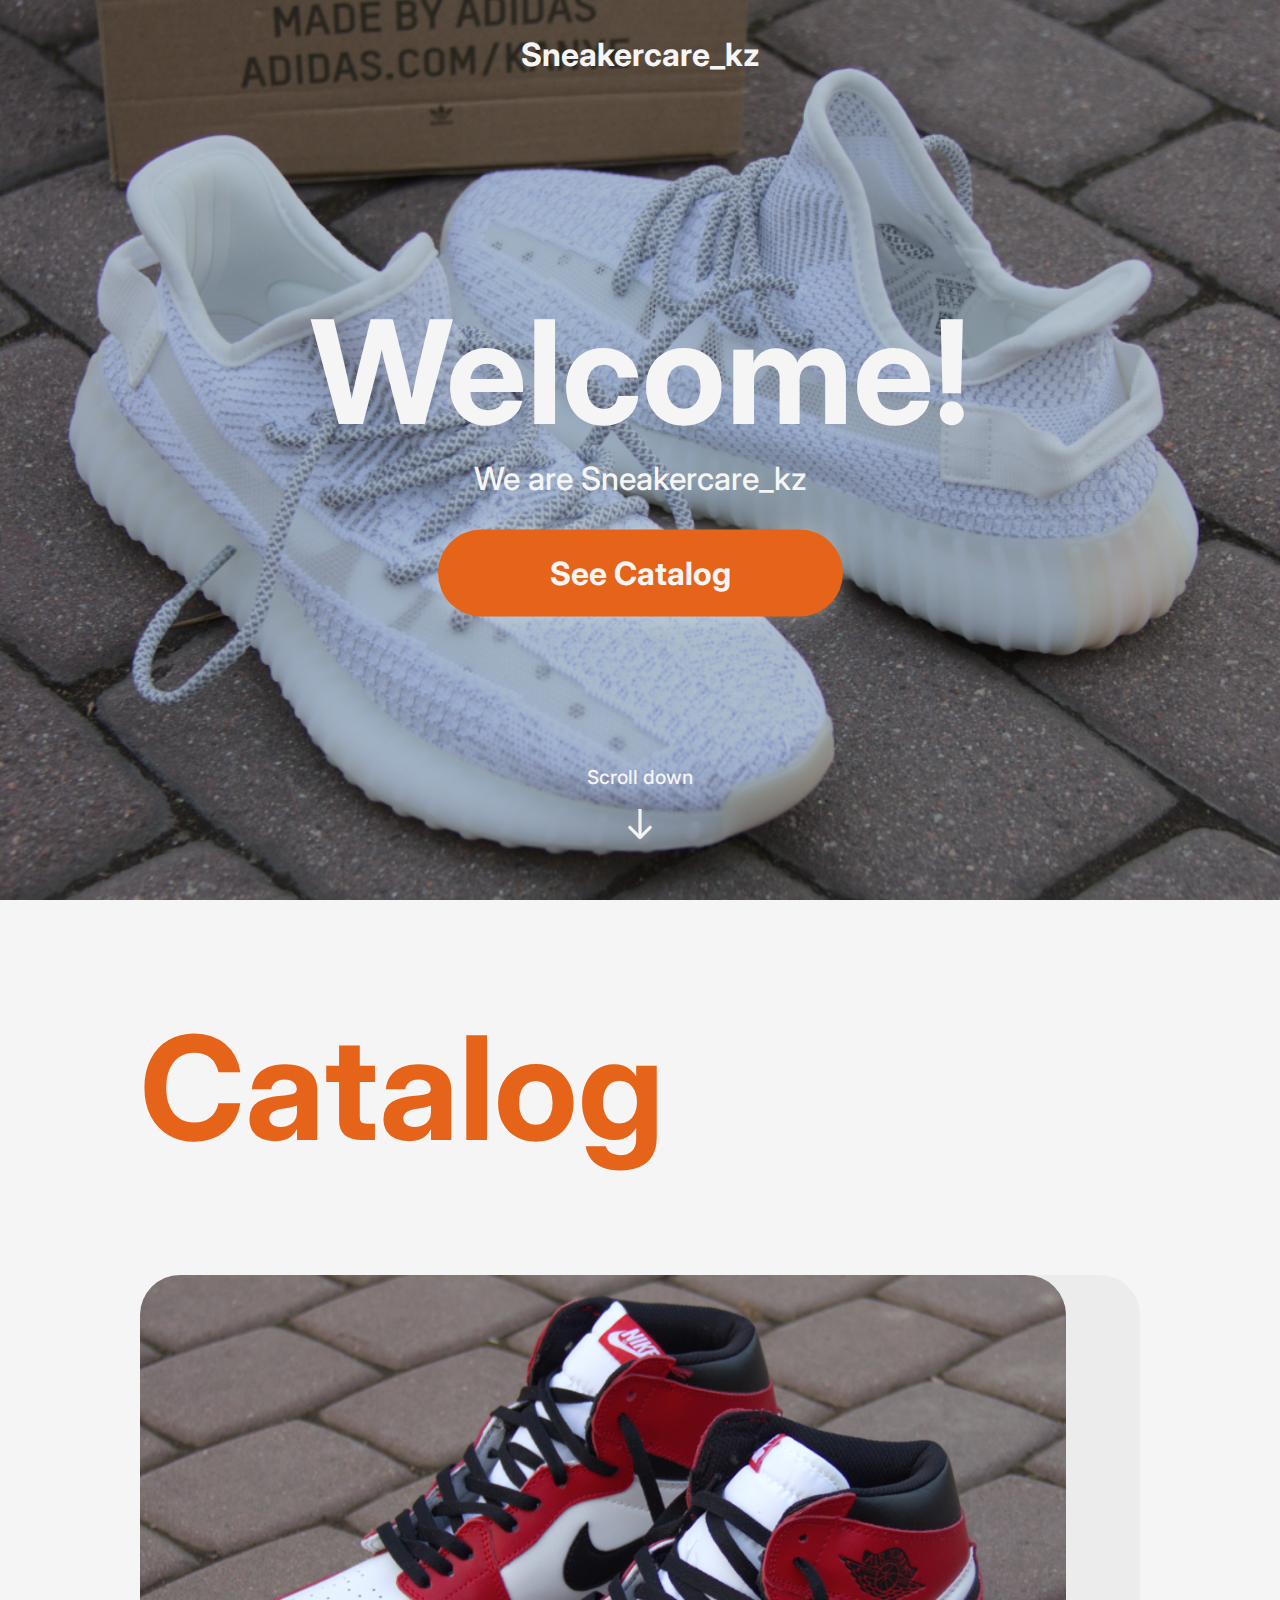
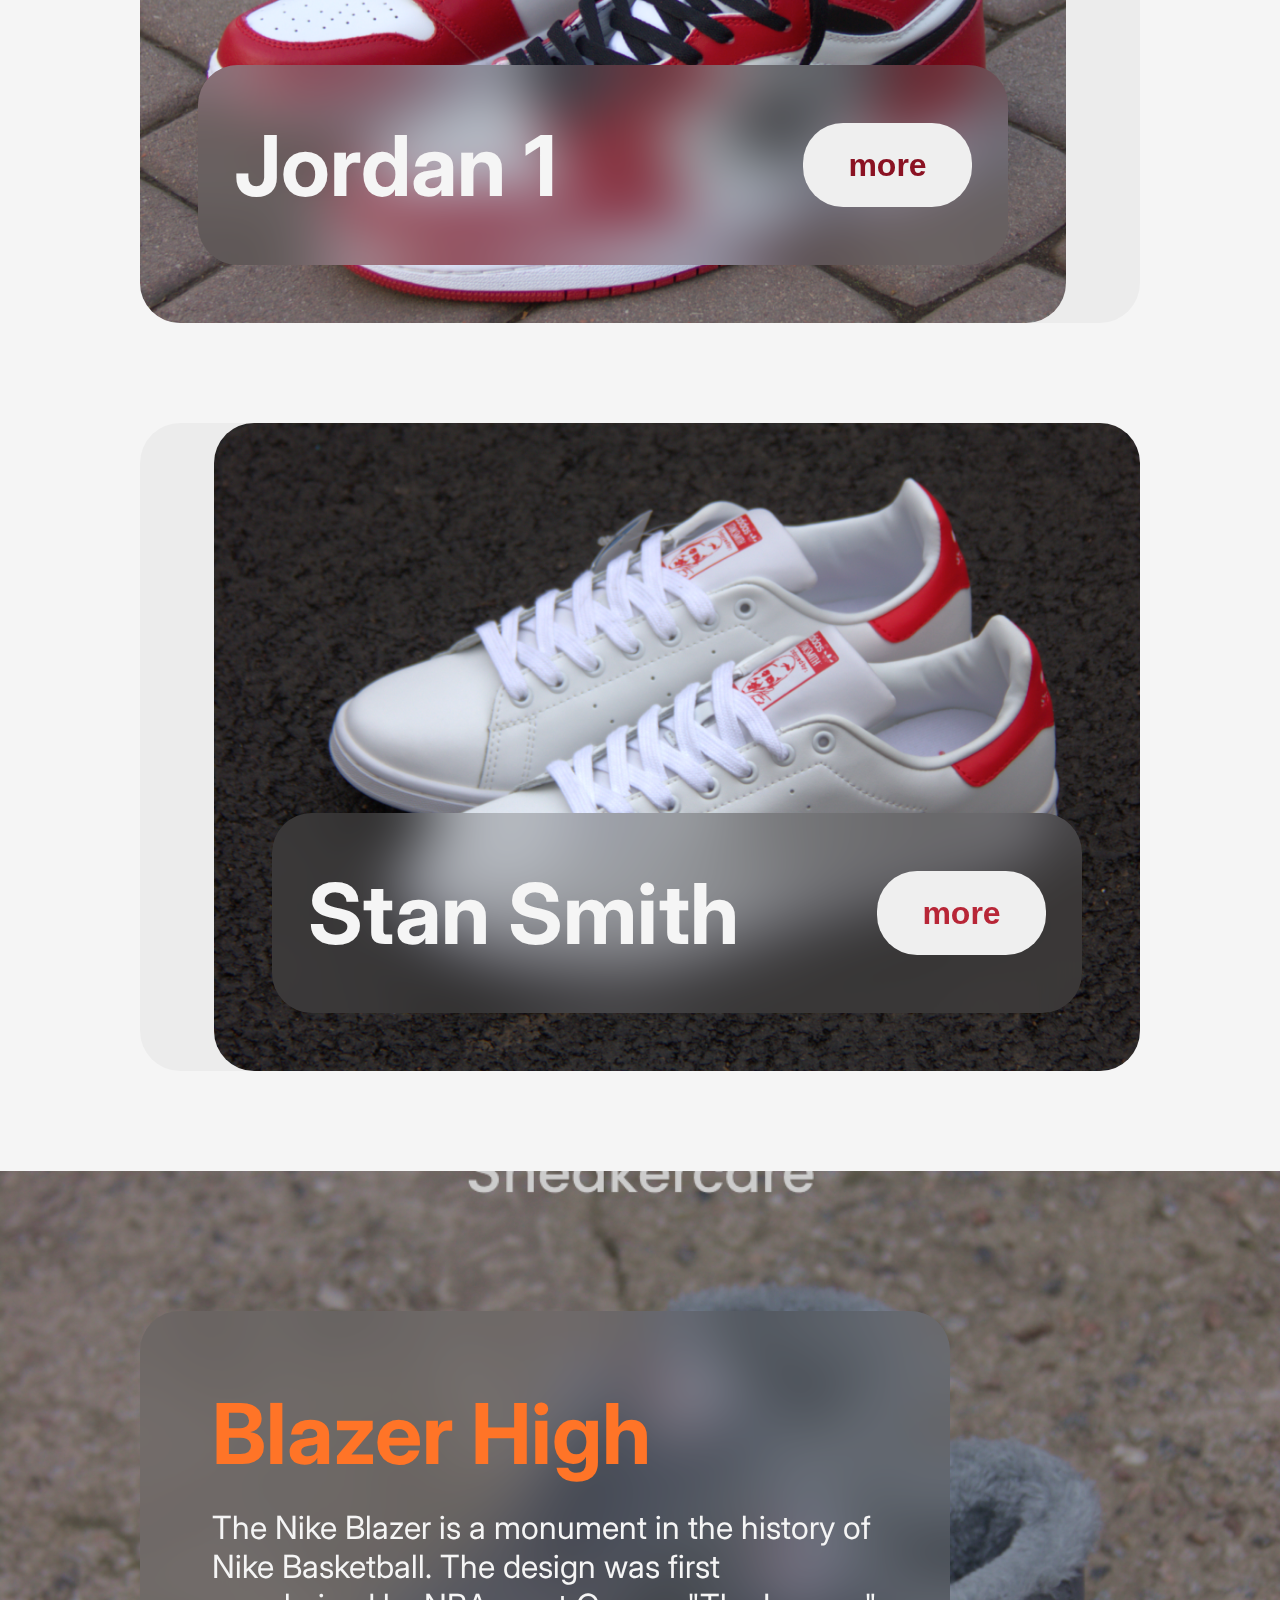
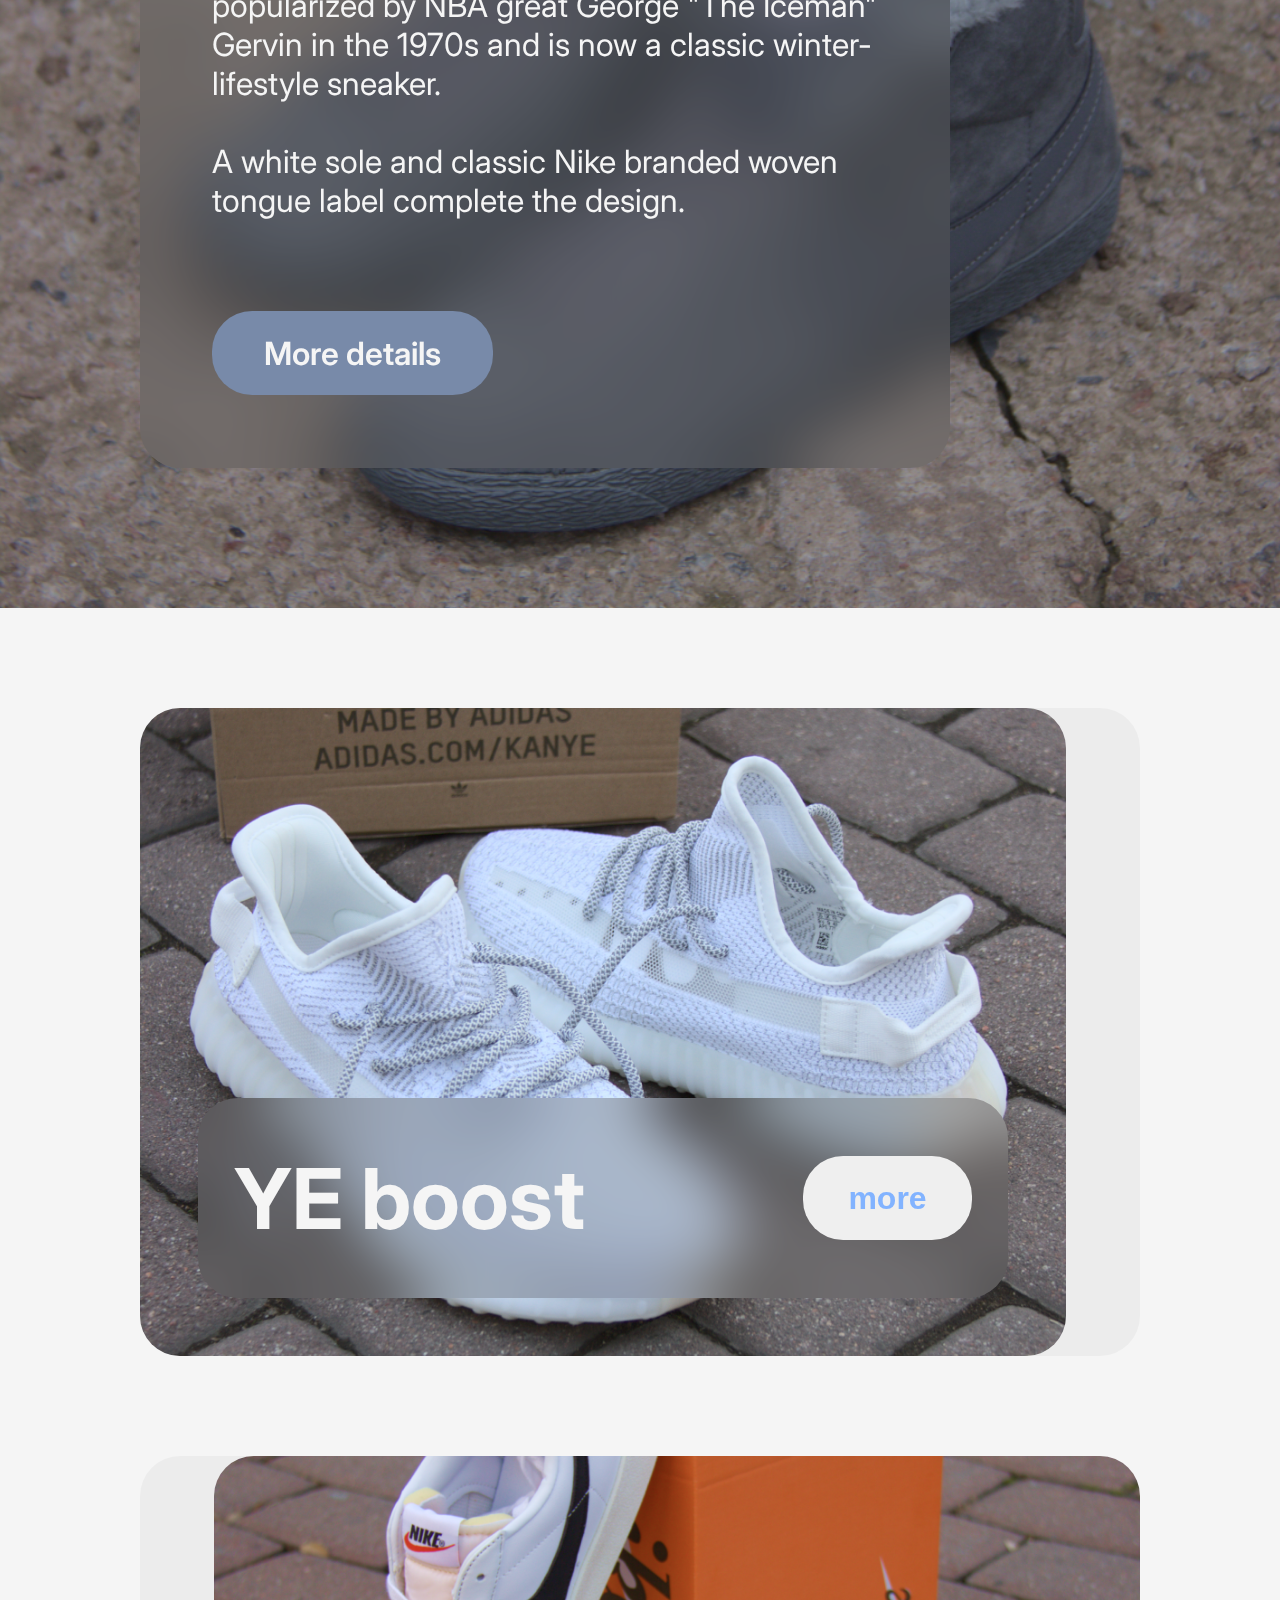
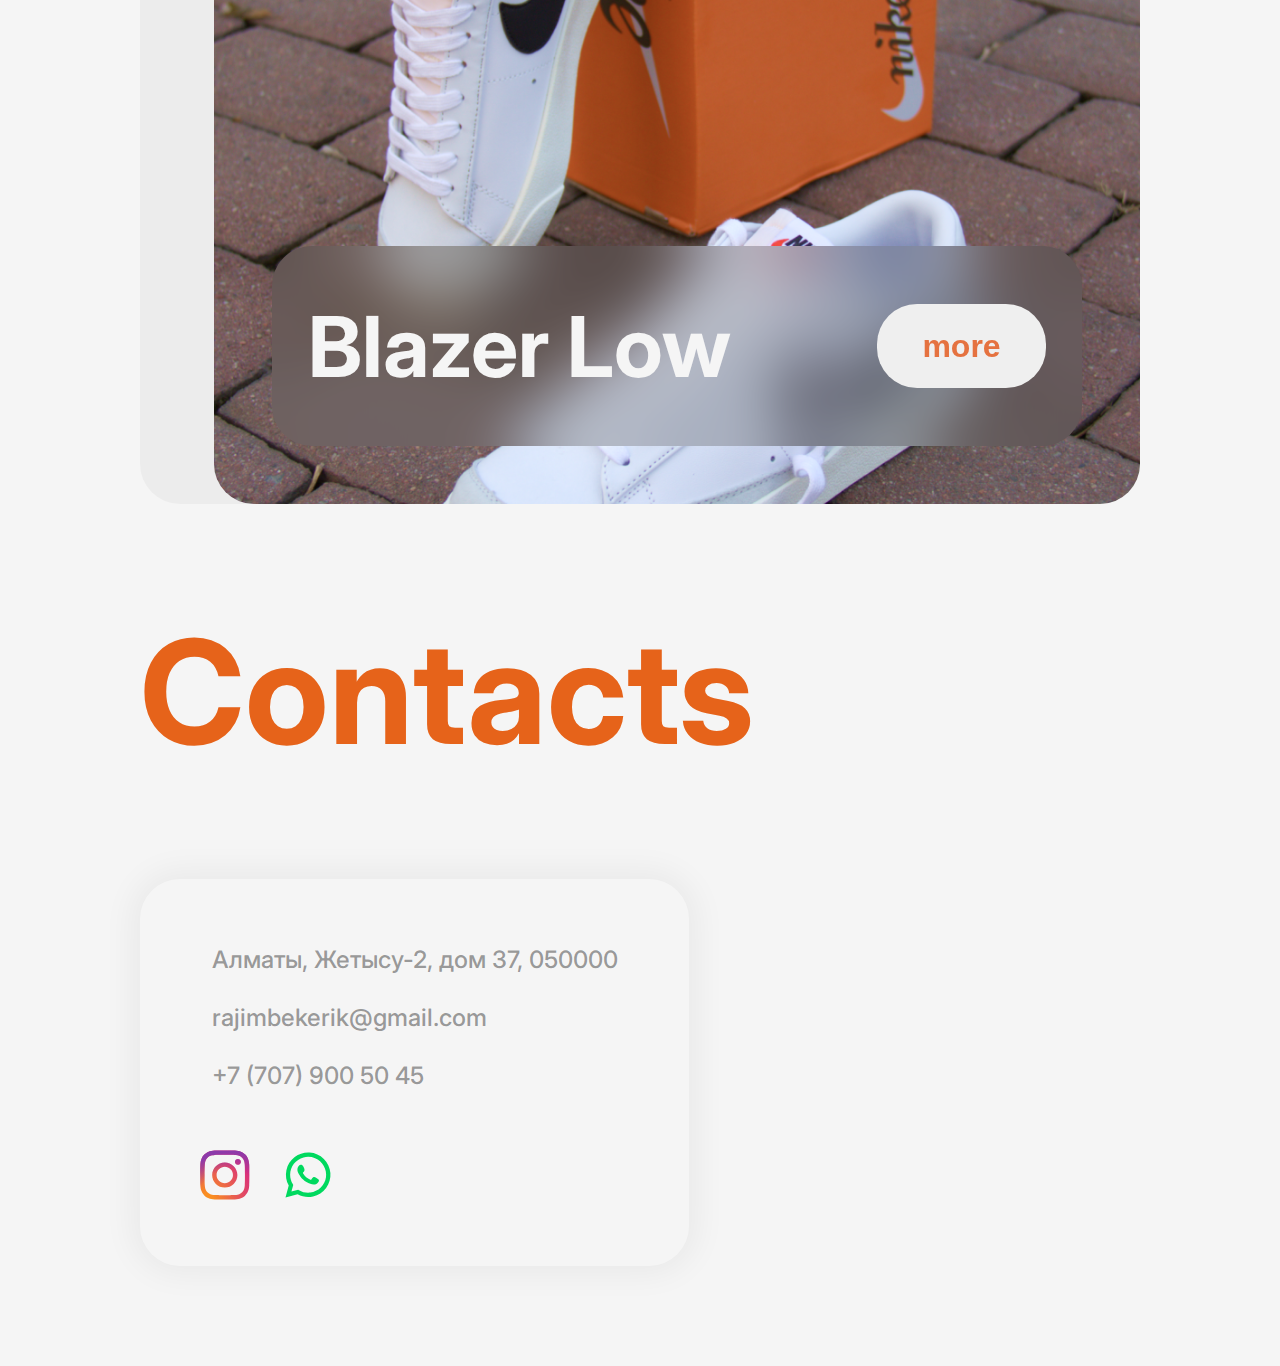
==== OG Sneakercare_kz/index.html @ 7e4b1d4d "Add files via upload" ====
<!DOCTYPE html>
<html lang="en">
<head>
    <title>Sneakercare_kz</title>
    <link rel="preconnect" href="https://fonts.googleapis.com">
    <link rel="preconnect" href="https://fonts.gstatic.com" crossorigin>
    <link href="https://fonts.googleapis.com/css2?family=Inter:wght@400;500;600;700&display=swap" rel="stylesheet">
    <link rel="stylesheet" href="style.css">
</head>
<body>
    <div class="main-container">
        <div class="header">
            <section class="first">
                <div class="menu">
                    <p class="logo">Sneakercare_kz</p>
                </div>
                <div class="content">
                    <h1>Welcome!</h1>
                    <h5>We are Sneakercare_kz</h5>
                    <button>See Catalog</button>
                </div>
                <div class="scroll-info">
                    <h6>Scroll down</h6>
                    <img src="icons/Arrow.svg" alt="">
                </div>
            </section>
        </div>
        <div class="catalogs">
            <h1 class="head-catalog">Catalog</h1>
            <div class="catalog-item">
                <div class="image-item">
                    <div class="move">
                        <p class="span2">Jordan 1</p>
                        <button class="span1"><span>more</span></button>
                    </div>
                </div>
                <div class="catalog-description">
                    <h2>The Product Description</h2>
                    <p class="catalog-text">
                        The original Air Jordan 1 Chicago colorway was first introduced in 1985 and has only been retroed a few times since. 
                        But 2022 is the year that the colorway returns with an added vintage look.
                        The Air Jordan 1 Lost and Found Chicago released in November of 2022 for $180.
                    </p>
                </div>
            </div>
            <!-- SECOND CATALOG ITEM -->
            <div class="catalog-item">
                <div class="image-item2">
                    <div class="move">
                        <p class="span2">Stan Smith</p>
                        <button class="span1"><span id="stanSmithColor">more</span></button>
                    </div>
                </div>
                <div class="catalog-description2">
                    <h2>The Product Description</h2>
                    <p class="catalog-text">
                        Released on August 18, 2023, the adidas Stan Smith took a trip to Springfield and came back with a fresh twist featuring everyone's favorite, slightly clueless dad, Homer Simpson.
                    </p>

                </div>
            </div>
        </div>
        <!-- THIRD PAGE SORT OFFFFF -->
        <div class="third-container">
            <div class="sub-third-container">
                <p class="span2" id="blazerHighColor1">Blazer High</p>
                <p class="third-container-p">
                    The Nike Blazer is a monument in the history of Nike Basketball. 
                    The design was first popularized by NBA great George 
                    "The Iceman" Gervin in the 1970s and is now a classic winter-lifestyle sneaker.
                    <br>
                    <br>
                    A white sole and classic Nike branded woven tongue label complete the design.
                </p>
                <button class="third-container-more">More details</button>
            </div>
        </div>
        <div class="catalogs">
            <div class="catalog-item">
                <div class="image-item3">
                    <div class="move">
                        <p class="span2">YE boost</p>
                        <button class="span1"><span id="yeBoostColor">more</span></button>
                    </div>
                </div>
                <div class="catalog-description">
                    <h2>The Product Description</h2>
                    <p class="catalog-text">
                        The adidas Yeezy Boost 350 V2 Bone features a triple white 
                        Primeknit upper with mesh side stripes and canvas heel tabs. 
                        <br>
                        <br>
                        At the base, a semi-translucent sole with Boost technology completes the design.
                        The adidas Yeezy Boost 350 V2 Bone released in March of 2022 and retailed for $230.
                    </p>
                </div>
            </div>
            <div class="catalog-item">
                <div class="image-item4">
                    <div class="move">
                        <p class="span2">Blazer Low</p>
                        <button class="span1"><span id="blazerLowColor">more</span></button>
                    </div>
                </div>
                <div class="catalog-description4">
                    <h2>The Product Description</h2>
                    <p class="catalog-text">
                        The Nike Blazer Low 77 Vintage White Black returns with its low-profile style, and heritage basketball looks.
                        <br>
                        <br>
                        The Nike Blazer Low 77 Vintage White Black was released in December 2020 and originally retailed for $85.
                    </p>
    
                </div>
            </div>
            
        </div>
        <div class="footer">
            <h1 class="head-catalog">Contacts</h1>
            <div class="container-footer">
                <p class="info-catalog">
                    Алматы, Жетысу-2, дом 37, 050000
                    <br>
                    <br>
                    rajimbekerik@gmail.com
                    <br>
                    <br>
                    +7 (707) 900 50 45
                </p>
                <div class="svgs">
                    <img src="Social Media/Instagram.svg" alt="">
                    <img src="Social Media/Whatsapp.svg" alt="">
                </div>
            </div>
        </div>
    </div>
</body>
</html>
---- OG Sneakercare_kz/style.css ----
body {
    margin: 0px;
    background-color: #F5F5F5;
    font-family: Inter;
}

.main-container{
    width: 100vw;
    overflow-x: hidden;
}

.header{
    background-image:url(images/Yeezy_Boost_V2_350_Triple_White/Group_1.png);
    background-position: center;
    background-size: cover;
}

.first {
    width: 100%;
    height: 100vh;
    background-image: linear-gradient(rgba(0, 0, 0, 0.2), rgba(0, 0, 0, 0.2)), url(Кроссовки/Yeezy_Boost_V2_350_Triple_White/Group_1.png);
    background-size: cover;
    background-position: center;
}

.menu {
    width: 100vw;
    height: 12vh;
    display: flex;
    align-items: center;
    justify-content: center;
}

.logo {
    margin: 0px;
    font-size: 2rem;
    font-weight: bold;
    font-family: Inter;
    color: #F5F5F5;
}

.content {
    width: 100%;
    position: absolute;
    top: 50%;
    transform: translateY(-50%);
    text-align: center;
    color: #F5F5F5;
}

h1 {
    font-size: 9rem;
    font-family: Inter;
    font-weight: bold;
    margin: 0px;
}

.content h5 {
    font-size: 2rem;
    font-family: Inter;
    font-weight: 500;
    margin: 0px;
    margin-bottom: 2rem;
}

.content button {
    color: #F5F5F5;
    background-color: #E6631A;
    font-size: 2rem;
    font-family: Inter;
    font-weight: bold;
    padding: 1.5rem 7rem;
    border-radius: 50px;
    border: none;
    box-shadow: 0px 0px 20px 5px rgba(255, 255, 255, 0.25);
}

.scroll-info {
    width: 100%;
    position: absolute;
    top: 85%;
    text-align: center;
    color: #F5F5F5;
}

.scroll-info h6 {
    font-size: 1.2rem;
    font-family: Inter;
    font-weight: 500;
    margin: 0px;
    margin-bottom: 1rem;
}

.scroll-info img {
    transform: scale(0.8);
}



/*CATALOGS*/

.head-catalog{
    color: #E6631A;
    margin: 6.25rem 8.75rem;
}

.catalogs{
    width: 100vw;
}

.catalog-item{
    height: 40.5rem;
    border-radius: 2.5rem;
    position: relative;
    margin:6.25rem 8.75rem;
    background-color: #00000009;
}

.catalog-description{
    border-radius: 2.5rem;
    position: absolute;
    top: 0;
    right: 0;
    width: 44.625rem;
    height: 100%;
    display: flex;
    justify-content: center;
    flex-direction: column;
}

h2 {
    font-family: inherit;
    font-size: 2.8rem;
    font-weight:700;
    color: rgba(0, 0, 0, 0.5);
    margin: 0rem;
    margin-left: 4.625rem;
    margin-right: 4.625rem;
}

#stanSmithColor {
    color: #B82637;
}

#yeBoostColor {
    color: #82B3FF;
}

#blazerLowColor {
    color: #E57240;
}

.catalog-description2, .catalog-description4{
    border-radius: 2.5rem;
    position: absolute;
    top: 0;
    left: 0;
    width: 44.625rem;
    height: 100%;
    display: flex;
    justify-content: center;
    flex-direction: column;
}

.catalog-text{
    font-size: 2rem;
    word-wrap: break-word;
    overflow-wrap: break-word;
    font-family: inherit;
    font-optical-sizing: auto;
    font-weight: 400;
    font-style: normal;   
    margin: 2.25rem 4.625rem 0rem 4.625rem;
    color:rgba(0, 0, 0, 0.4);
}

.span1{
    
    margin: auto;
    margin-right: 2.25rem;
    width: 10.5625rem;
    height: 5.25rem;
    border-radius: 2.5rem;
    color: #8B1223;
    font-size:2rem;
    border: none;
    font-weight: 600;
}

.span2{
    color: #f5f5f5;
    margin: auto;
    margin-left: 2.25rem;
    font-size: 5.25rem;
    font-family: inherit;
    font-weight: bold;
}
.move{
    width: 50.625rem;
    height: 12.5rem;
    background: #64646457;
    border-radius: 2.5rem;
    backdrop-filter: blur(30px);
    display: flex;
    margin: 24.375rem 3.625rem 3.625rem 3.625rem;

}

.image-item{
    border-radius: 2.5rem;
    z-index: 1;
    position: absolute;
    top: 0;
    left: 0;
    width: 57.875rem;
    height: 100%;
    background-size: cover;
    background-position: center;
    background-image: url(images/Jordan_1_Red/Frame3.png);
}

.image-item2{
    border-radius: 2.5rem;
    z-index: 1;
    position: absolute;
    top: 0;
    right: 0;
    width: 57.875rem;
    height: 100%;
    background-size: cover;
    background-position: center;
    background-image: url(images/Stan_Smith/Frame4.png);
}

.image-item3{
    border-radius: 2.5rem;
    z-index: 1;
    position: absolute;
    top: 0;
    left: 0;
    width: 57.875rem;
    height: 100%;
    background-size: cover;
    background-position: center;
    background-image: url(images/Yeezy_Boost_V2_350_Triple_White/Group_1.png);
}

.image-item4{
    border-radius: 2.5rem;
    z-index: 1;
    position: absolute;
    top: 0;
    right: 0;
    width: 57.875rem;
    height: 100%;
    background-size: cover;
    background-position: center;
    background-image: url(images/Blazer_Low_classic/IMG_8192\ 1.png);
}



/* THIRD CONTAINER DESIGN */

.third-container{
    display: flex;
    justify-content: center;
    flex-direction: column;
    width: 100%;
    height: 64.8125rem;
    background-image: linear-gradient(rgba(0, 0, 0, 0.2), rgba(0, 0, 0, 0.2)), url(images/Blazer_High_c/Frame5.png);
    background-size: cover;
    background-position: center;
}

.sub-third-container{
    width: 50.625rem;
    height: 47.3125rem;
    margin-left: 8.75rem;
    background: #64646457;
    border-radius: 2.5rem;
    backdrop-filter: blur(30px);
}

#blazerHighColor1 {
    color: #FF7427;
    margin: 4.5rem auto 1.5rem 4.5rem;
}

.third-container-p{
    width: 41.625rem;
    margin: 1.5rem auto auto auto;
    font-size: 2rem;
    word-wrap: break-word;
    overflow-wrap: break-word;
    font-family: Inter;
    font-weight: 400;
    color: #f5f5f5;
}

.third-container-more{
    background-color: #788AA9;
    width: 17.5625rem;
    height: 5.25rem;
    border-radius: 2.5rem;
    color: #f5f5f5;
    font-size:2rem;
    border: none;
    font-weight: 600;
    font-family: inherit;
    margin: 5.6875rem auto 4.5rem 4.5rem;
    padding: 0px;
}



/* FOOTER */

.container-footer {
    height: 24.1875rem;
    width:34.3125rem ;
    background-color: f5f5f5;
    box-shadow: 0rem 0rem 2rem 0.5rem rgba(0, 0, 0, 0.05);
    border-radius: 2.5rem;
    display: flex;
    flex-direction: column;
    margin: 6.25rem auto 6.25rem 8.75rem;
}

.info-catalog {
    font-size: 1.5rem;
    font-weight: 500;
    color: rgba(0, 0, 0, 0.4);
    margin: auto;
    margin-bottom: 1.875rem;
}

.svgs{
    margin: 1.875rem auto auto 3.75rem;
    width: 8.25rem;
    display: flex;
    justify-content: space-between;
}
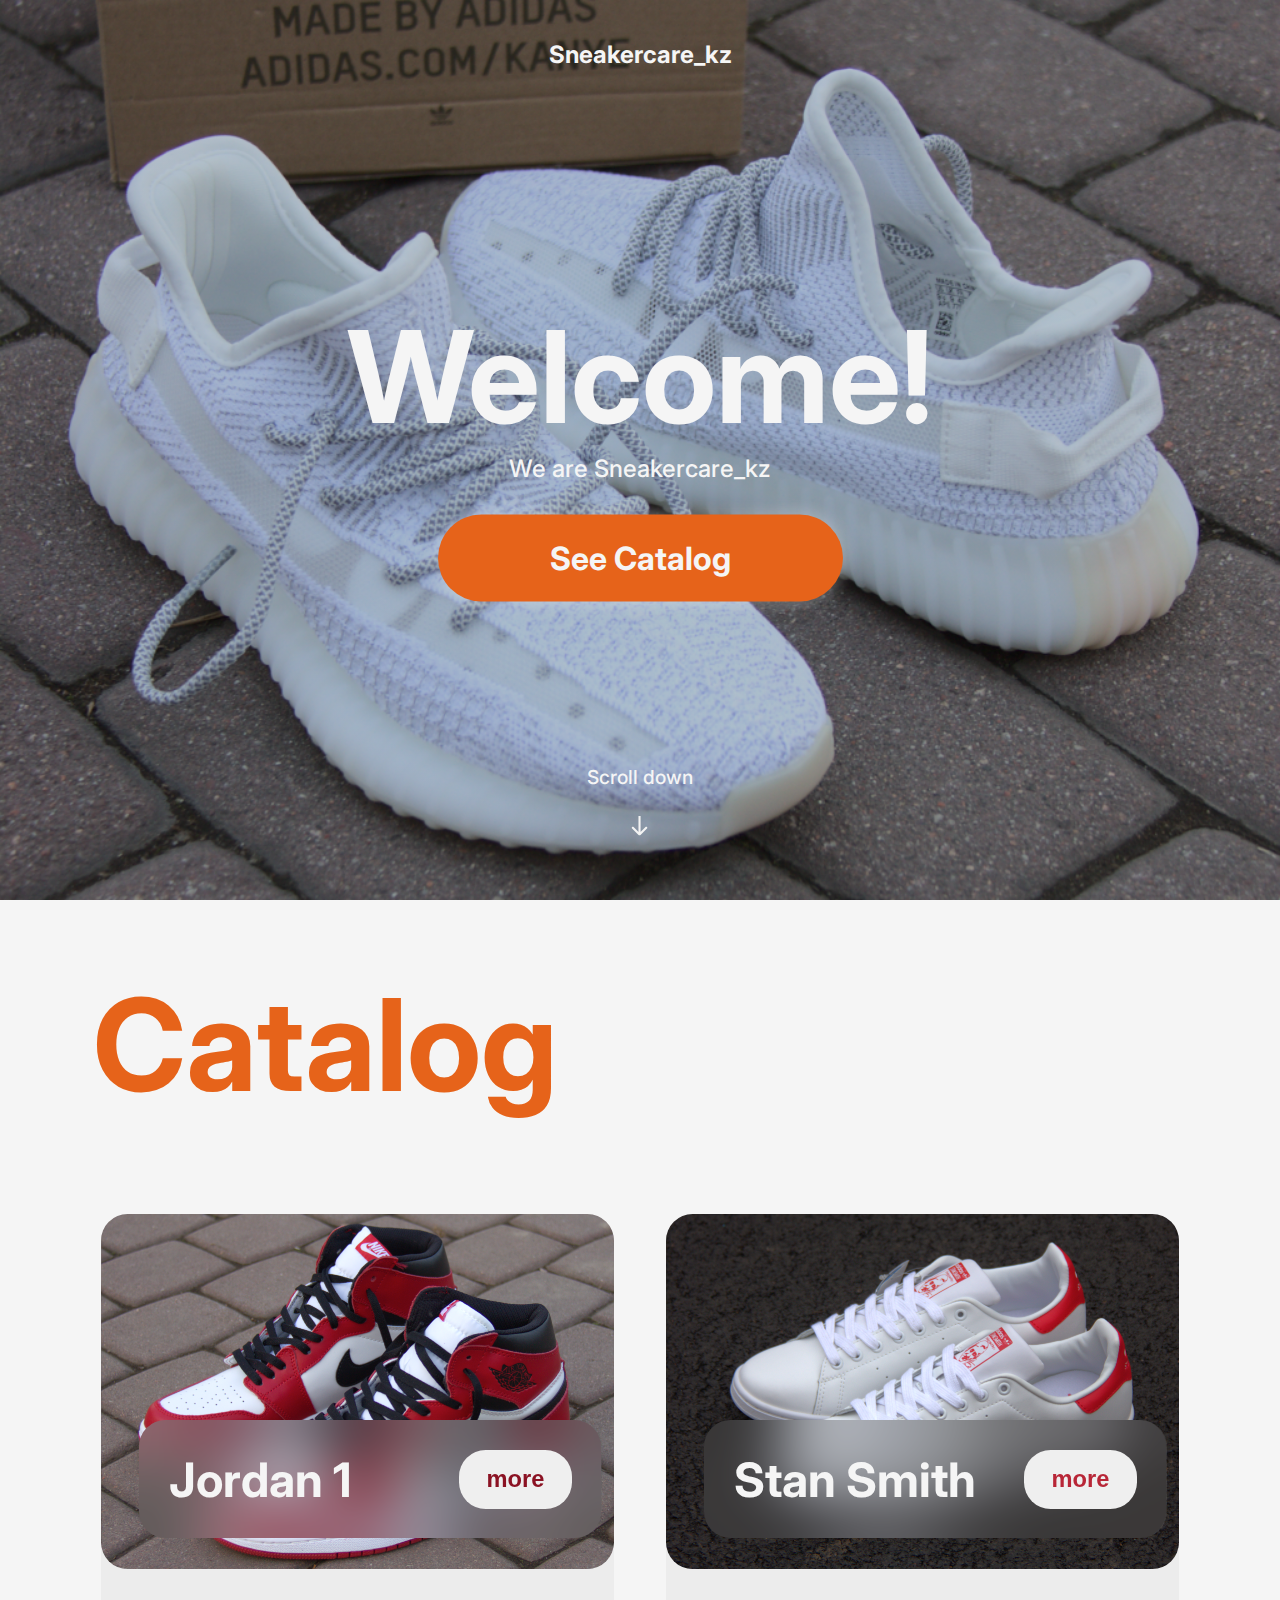
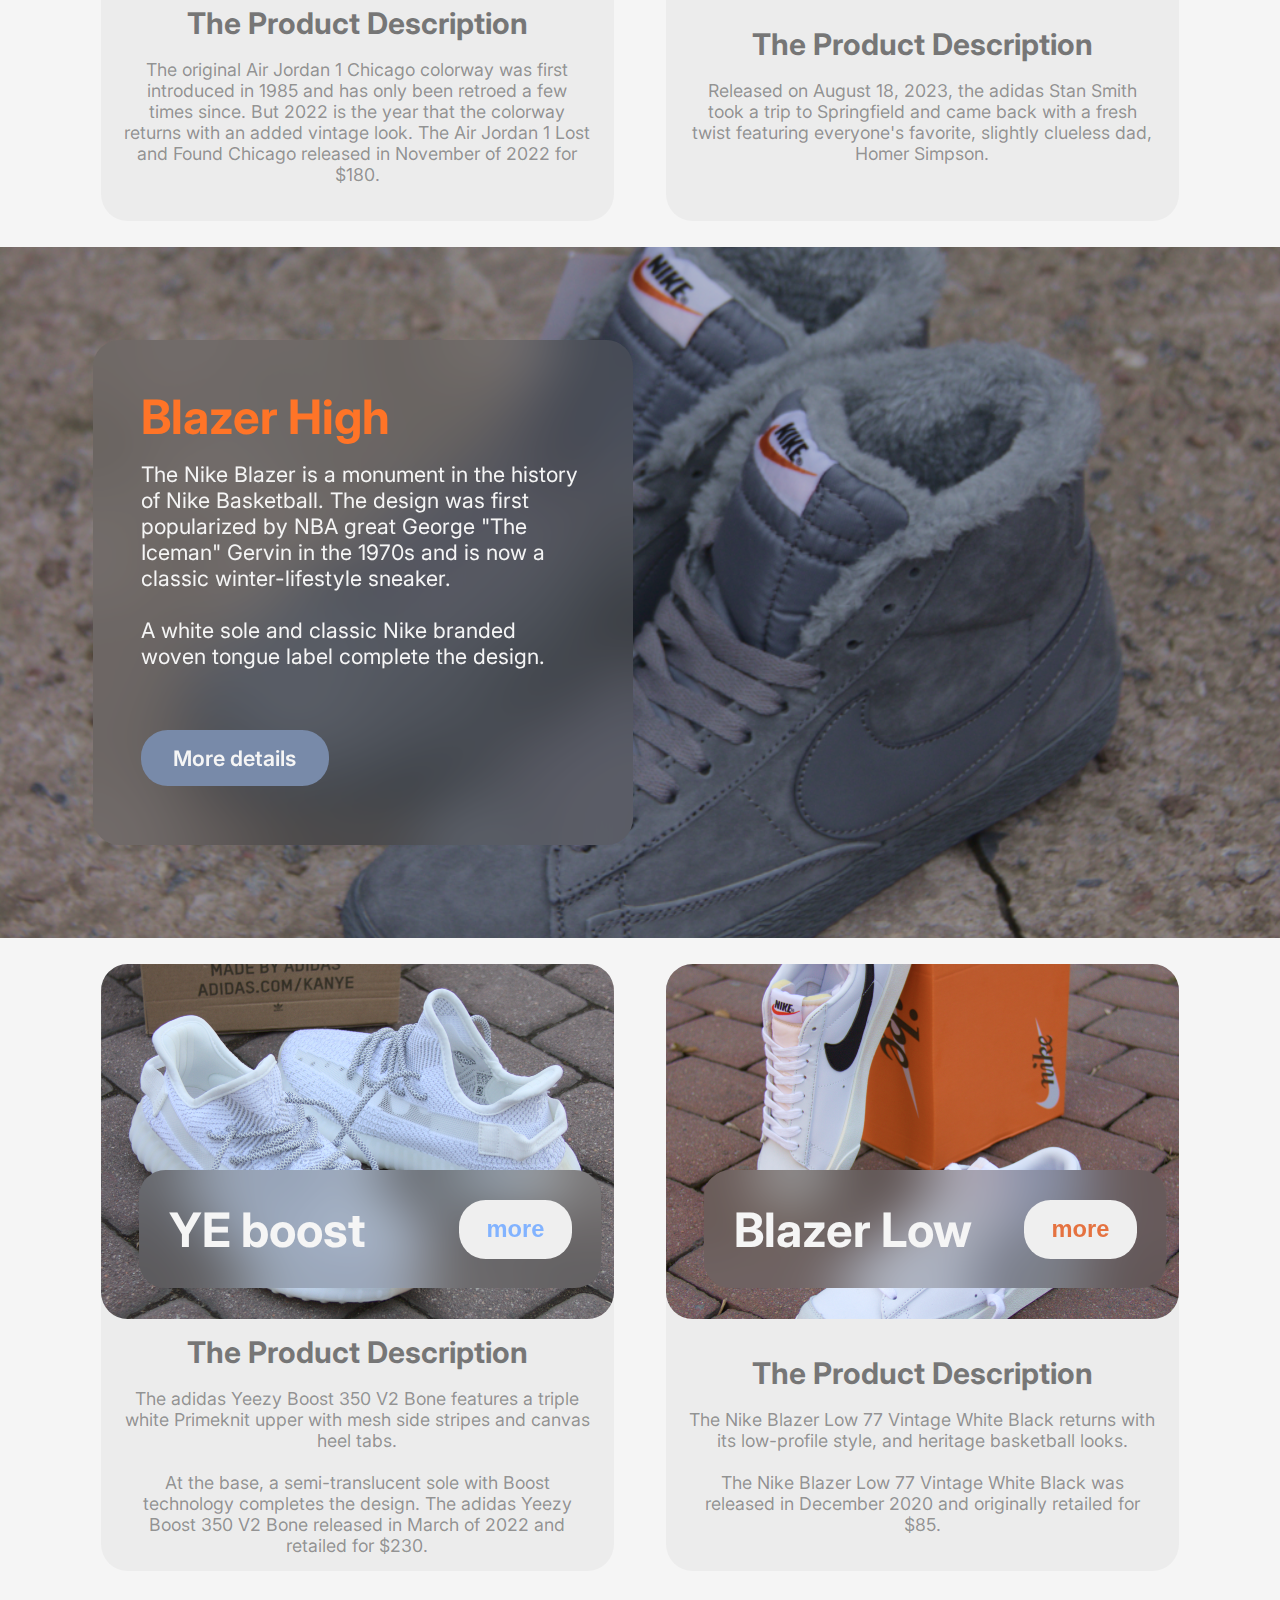
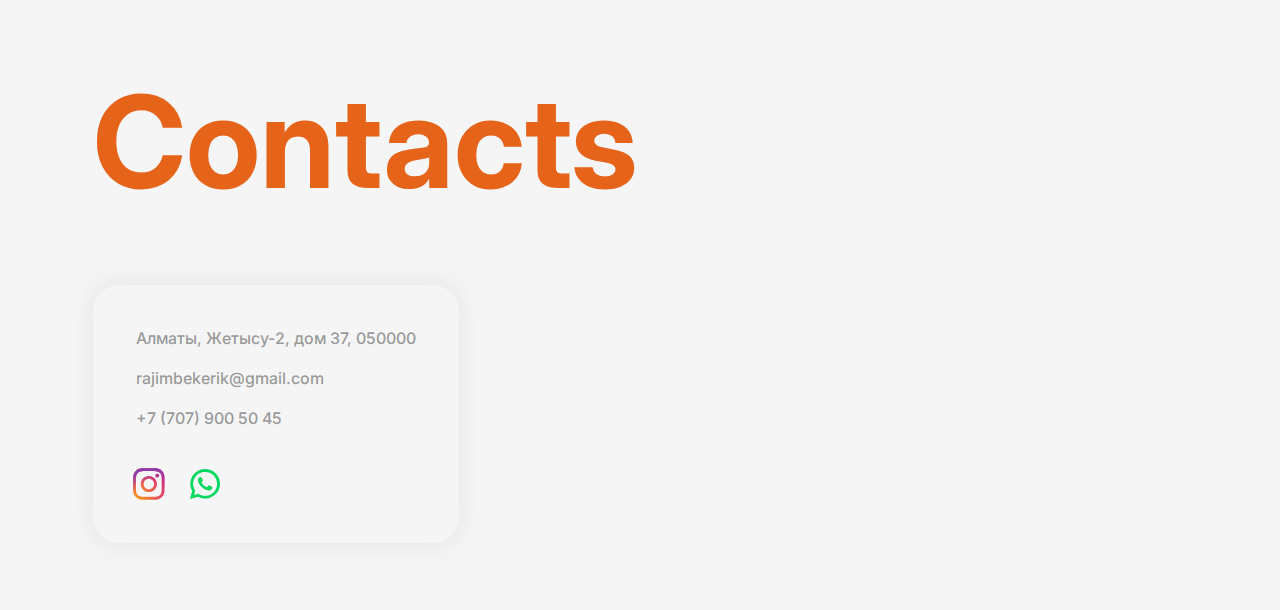
==== commit f159f02c: "19/03/2024" ====
--- a/OG Sneakercare_kz/index.html
+++ b/OG Sneakercare_kz/index.html
@@ -13,6 +13,7 @@
             <section class="first">
                 <div class="menu">
                     <p class="logo">Sneakercare_kz</p>
+                    <!-- <p>Testing github</p> -->
                 </div>
                 <div class="content">
                     <h1>Welcome!</h1>
@@ -25,13 +26,15 @@
                 </div>
             </section>
         </div>
+        <h1 class="head-catalog">Catalog</h1>
         <div class="catalogs">
-            <h1 class="head-catalog">Catalog</h1>
+            
+            <!-- FIRST CATALOG ITEM -->
             <div class="catalog-item">
                 <div class="image-item">
                     <div class="move">
                         <p class="span2">Jordan 1</p>
-                        <button class="span1"><span>more</span></button>
+                        <button id = "btn" class="span1">more</button>
                     </div>
                 </div>
                 <div class="catalog-description">
@@ -134,5 +137,14 @@
             </div>
         </div>
     </div>
+    <script>sdjkbvksbksn</script>
+        <script type = "text/javascript">
+        let progress = document.getElementById('progressbar');
+        let totalheight = document.body.scrollHeight - window.innerHeight;
+        window.onscroll = function(){
+            let progressheight = (window.pageYOffset / totalheight) * 100;
+            progress.style.height = progressheight + "%";
+        }
+    </script>
 </body>
-</html>+</html>
--- a/OG Sneakercare_kz/style.css
+++ b/OG Sneakercare_kz/style.css
@@ -2,6 +2,59 @@
     margin: 0px;
     background-color: #F5F5F5;
     font-family: Inter;
+}
+
+::-webkit-scrollbar{
+    width: 0;
+}
+
+#scroll-path{
+    position: fixed;
+    top: 0;
+    right: 0;
+    width: 10px;
+    height: 100%;
+    background: rgba(255, 255, 255, 0.05);
+}
+
+#progressbar{
+    position: fixed;
+    top: 0;
+    right: 0;
+    width: 10px;
+    background: linear-gradient(to top, #008aff, #00ffe7);
+    animation: animate 5s linear infinite;
+}
+
+@keyframes animate{
+    0%, 100%{
+        filter: hue-rotate(0deg);
+    }
+    50%{
+        filter: hue-rotate(360deg);
+    }
+}
+
+#progressbar before{
+    content: '';
+    position: absolute;
+    top: 0;
+    left: 0;
+    width: 100%;
+    height: 100%;
+    background: linear-gradient(to top, #008aff, #00ffe7);
+    filter: blur(30px);
+}
+
+#progressbar after{
+    content: '';
+    position: absolute;
+    top: 0;
+    left: 0;
+    width: 100%;
+    height: 100%;
+    background: linear-gradient(to top, #008aff, #00ffe7);
+    filter: blur(30px);
 }
 
 .main-container{
@@ -33,7 +86,7 @@
 
 .logo {
     margin: 0px;
-    font-size: 2rem;
+    font-size: 1.5rem;
     font-weight: bold;
     font-family: Inter;
     color: #F5F5F5;
@@ -49,14 +102,14 @@
 }
 
 h1 {
-    font-size: 9rem;
+    font-size: 8rem;
     font-family: Inter;
     font-weight: bold;
     margin: 0px;
 }
 
 .content h5 {
-    font-size: 2rem;
+    font-size: 1.5rem;
     font-family: Inter;
     font-weight: 500;
     margin: 0px;
@@ -70,9 +123,9 @@
     font-family: Inter;
     font-weight: bold;
     padding: 1.5rem 7rem;
-    border-radius: 50px;
+    border-radius: 3.125rem;
     border: none;
-    box-shadow: 0px 0px 20px 5px rgba(255, 255, 255, 0.25);
+    box-shadow: 0px 0px 1.042vw 0.26vw rgba(255, 255, 255, 0.25);
 }
 
 .scroll-info {
@@ -81,6 +134,12 @@
     top: 85%;
     text-align: center;
     color: #F5F5F5;
+}
+
+.scroll-info img {
+    height: 1.979vw;
+    width: 1.979vw;
+    background-size: cover;
 }
 
 .scroll-info h6 {
@@ -88,7 +147,7 @@
     font-family: Inter;
     font-weight: 500;
     margin: 0px;
-    margin-bottom: 1rem;
+    margin-bottom: 1.5rem;
 }
 
 .scroll-info img {
@@ -101,7 +160,7 @@
 
 .head-catalog{
     color: #E6631A;
-    margin: 6.25rem 8.75rem;
+    margin: 5.208vw 7.292vw;
 }
 
 .catalogs{
@@ -109,19 +168,19 @@
 }
 
 .catalog-item{
-    height: 40.5rem;
-    border-radius: 2.5rem;
+    height: 33.75vw;
+    border-radius: 2.083vw;
     position: relative;
-    margin:6.25rem 8.75rem;
+    margin:5.208vw 7.292vw;
     background-color: #00000009;
 }
 
 .catalog-description{
-    border-radius: 2.5rem;
+    border-radius: 2.083vw;
     position: absolute;
     top: 0;
     right: 0;
-    width: 44.625rem;
+    width: 37.188vw;
     height: 100%;
     display: flex;
     justify-content: center;
@@ -130,12 +189,12 @@
 
 h2 {
     font-family: inherit;
-    font-size: 2.8rem;
+    font-size: 2.333vw;
     font-weight:700;
     color: rgba(0, 0, 0, 0.5);
     margin: 0rem;
-    margin-left: 4.625rem;
-    margin-right: 4.625rem;
+    margin-left: 3.854vw;
+    margin-right: 3.854vw;
 }
 
 #stanSmithColor {
@@ -151,11 +210,11 @@
 }
 
 .catalog-description2, .catalog-description4{
-    border-radius: 2.5rem;
+    border-radius: 2.083vw;
     position: absolute;
     top: 0;
     left: 0;
-    width: 44.625rem;
+    width: 37.188vw;
     height: 100%;
     display: flex;
     justify-content: center;
@@ -163,26 +222,25 @@
 }
 
 .catalog-text{
-    font-size: 2rem;
+    font-size: 1.667vw;
     word-wrap: break-word;
     overflow-wrap: break-word;
     font-family: inherit;
     font-optical-sizing: auto;
     font-weight: 400;
     font-style: normal;   
-    margin: 2.25rem 4.625rem 0rem 4.625rem;
+    margin: 1.875vw 3.854vw 0rem 3.854vw;
     color:rgba(0, 0, 0, 0.4);
 }
 
 .span1{
-    
     margin: auto;
-    margin-right: 2.25rem;
-    width: 10.5625rem;
-    height: 5.25rem;
-    border-radius: 2.5rem;
+    margin-right: 1.875vw;
+    width: 8.802vw;
+    height: 4.375vw;
+    border-radius: 2.083vw;
     color: #8B1223;
-    font-size:2rem;
+    font-size:1.667vw;
     border: none;
     font-weight: 600;
 }
@@ -190,29 +248,30 @@
 .span2{
     color: #f5f5f5;
     margin: auto;
-    margin-left: 2.25rem;
-    font-size: 5.25rem;
+    margin-left: 1.875vw;
+    font-size: 4.375vw;
     font-family: inherit;
     font-weight: bold;
 }
+
 .move{
-    width: 50.625rem;
-    height: 12.5rem;
+    width: 42.188vw;
+    height: 10.417vw;
     background: #64646457;
-    border-radius: 2.5rem;
+    border-radius: 2.083vw;
     backdrop-filter: blur(30px);
     display: flex;
-    margin: 24.375rem 3.625rem 3.625rem 3.625rem;
+    margin: 20.313vw 3.021vw 3.021vw 3.021vw;
 
 }
 
 .image-item{
-    border-radius: 2.5rem;
+    border-radius: 2.083vw;
     z-index: 1;
     position: absolute;
     top: 0;
     left: 0;
-    width: 57.875rem;
+    width: 48.229vw;
     height: 100%;
     background-size: cover;
     background-position: center;
@@ -220,12 +279,12 @@
 }
 
 .image-item2{
-    border-radius: 2.5rem;
+    border-radius: 2.083vw;
     z-index: 1;
     position: absolute;
     top: 0;
     right: 0;
-    width: 57.875rem;
+    width: 48.229vw;
     height: 100%;
     background-size: cover;
     background-position: center;
@@ -233,12 +292,12 @@
 }
 
 .image-item3{
-    border-radius: 2.5rem;
+    border-radius: 2.083vw;
     z-index: 1;
     position: absolute;
     top: 0;
     left: 0;
-    width: 57.875rem;
+    width: 48.229vw;
     height: 100%;
     background-size: cover;
     background-position: center;
@@ -246,12 +305,12 @@
 }
 
 .image-item4{
-    border-radius: 2.5rem;
+    border-radius: 2.083vw;
     z-index: 1;
     position: absolute;
     top: 0;
     right: 0;
-    width: 57.875rem;
+    width: 48.229vw;
     height: 100%;
     background-size: cover;
     background-position: center;
@@ -267,30 +326,30 @@
     justify-content: center;
     flex-direction: column;
     width: 100%;
-    height: 64.8125rem;
+    height: 54.01vw;
     background-image: linear-gradient(rgba(0, 0, 0, 0.2), rgba(0, 0, 0, 0.2)), url(images/Blazer_High_c/Frame5.png);
     background-size: cover;
     background-position: center;
 }
 
 .sub-third-container{
-    width: 50.625rem;
-    height: 47.3125rem;
-    margin-left: 8.75rem;
+    width: 42.188vw;
+    height: 39.427vw;
+    margin-left: 7.292vw;
     background: #64646457;
-    border-radius: 2.5rem;
+    border-radius: 2.083vw;
     backdrop-filter: blur(30px);
 }
 
 #blazerHighColor1 {
     color: #FF7427;
-    margin: 4.5rem auto 1.5rem 4.5rem;
+    margin: 3.75vw auto 1.25vw 3.75vw;
 }
 
 .third-container-p{
-    width: 41.625rem;
-    margin: 1.5rem auto auto auto;
-    font-size: 2rem;
+    width: 34.688vw;
+    margin: 1.25vw auto auto auto;
+    font-size: 1.667vw;
     word-wrap: break-word;
     overflow-wrap: break-word;
     font-family: Inter;
@@ -300,15 +359,15 @@
 
 .third-container-more{
     background-color: #788AA9;
-    width: 17.5625rem;
-    height: 5.25rem;
-    border-radius: 2.5rem;
+    width: 14.635vw;
+    height: 4.375vw;
+    border-radius: 2.083vw;
     color: #f5f5f5;
-    font-size:2rem;
+    font-size:1.667vw;
     border: none;
     font-weight: 600;
     font-family: inherit;
-    margin: 5.6875rem auto 4.5rem 4.5rem;
+    margin: 4.74vw auto 3.75vw 3.75vw;
     padding: 0px;
 }
 
@@ -317,27 +376,235 @@
 /* FOOTER */
 
 .container-footer {
-    height: 24.1875rem;
-    width:34.3125rem ;
+    height: 20.156vw;
+    width: 28.594vw;
     background-color: f5f5f5;
-    box-shadow: 0rem 0rem 2rem 0.5rem rgba(0, 0, 0, 0.05);
-    border-radius: 2.5rem;
+    box-shadow: 0rem 0rem 1.667vw 0.417vw rgba(0, 0, 0, 0.05);
+    border-radius: 2.083vw;
     display: flex;
     flex-direction: column;
-    margin: 6.25rem auto 6.25rem 8.75rem;
+    margin: 5.208vw auto 5.208vw 7.292vw;
 }
 
 .info-catalog {
-    font-size: 1.5rem;
+    font-size: 1.25vw;
     font-weight: 500;
     color: rgba(0, 0, 0, 0.4);
     margin: auto;
-    margin-bottom: 1.875rem;
+    margin-bottom: 1.563vw;
 }
 
 .svgs{
-    margin: 1.875rem auto auto 3.75rem;
-    width: 8.25rem;
+    margin: 1.563vw auto auto 3.125vw;
+    width: 6.875vw;
     display: flex;
     justify-content: space-between;
+}
+
+.svgs img {
+    height: 2.5vw;
+    width: 2.5vw;
+    background-size: cover;
+}
+
+.button {
+    transition: transform 0.5s ease, background-color 0.5s, color 0.5s;
+}
+
+button:hover{
+
+    color: #ffffff;
+    background-color: #FF7427;
+    transition: 0.5s;
+    transform: translateY(-10px);
+    border-color: #c75a1f;
+
+    #yeBoostColor{
+        color: #ffffff;
+    }
+    
+    #stanSmithColor{
+        color: #ffffff;
+    }
+    
+    #blazerLowColor{
+        color: #ffffff;
+    }
+      
+}
+
+
+/* MEDIA */
+
+
+/*tablets
+@media screen and (max-width: 1024px) {
+    h1 {
+        font-size: 7rem;
+    }
+
+    .content button {
+        font-size: 2rem;
+        padding: 1.125rem 6rem;
+    }
+
+    .scroll-info img {
+        height: 3vw;
+        width: 3vw;
+        background-size: cover;
+    }
+
+    .scroll-info h6 {
+        font-size: 1rem;
+        margin-bottom: 0.8rem;
+    }
+}*/
+
+
+
+/*mobiles*/
+@media screen and (min-width: 480px){
+    
+    .catalogs {
+        display: flex;
+        width: 88.281vw;
+        margin-left: auto;
+        margin-right: auto;
+    }
+    
+    /*CATALOG ITEMS*/
+
+    .catalog-item {
+        width: 41.699vw;
+        height: 47.461vw;
+        margin: 2vw;
+    }
+
+    .catalog-description{
+        bottom: 0;
+        top: auto;
+        right: 0;
+        width: 100%;
+        height: 19.727vw;
+        display: flex;
+        justify-content: center;
+        flex-direction: column;
+    }
+
+    .catalog-description2, .catalog-description4{
+        height: 19.727vw;
+        bottom: 0;
+        top: auto;
+        right: 0;
+        width: 100%;
+        display: flex;
+        justify-content: center;
+        flex-direction: column;
+    }
+
+    .image-item{
+        z-index: 1;
+        position: absolute;
+        top: 0;
+        left: 0;
+        width: 100%;
+        height: 27.723vw;
+        background-size: cover;
+        background-position: center;
+        background-image: url(images/Jordan_1_Red/Frame3.png);
+    }
+
+    .image-item2{
+        z-index: 1;
+        position: absolute;
+        top: 0;
+        left: 0;
+        width: 100%;
+        height: 27.723vw;
+        background-size: cover;
+        background-position: center;
+        background-image: url(images/Stan_Smith/Frame4.png);
+    }
+
+    .image-item3{
+        z-index: 1;
+        position: absolute;
+        top: 0;
+        left: 0;
+        width: 100%;
+        height: 27.723vw;
+        background-size: cover;
+        background-position: center;
+        background-image: url(images/Yeezy_Boost_V2_350_Triple_White/Group_1.png);
+    }
+    
+    .image-item4{
+        z-index: 1;
+        position: absolute;
+        top: 0;
+        left: 0;
+        width: 100%;
+        height: 27.723vw;
+        background-size: cover;
+        background-position: center;
+        background-image: url(images/Blazer_Low_classic/IMG_8192\ 1.png);
+    }
+
+    .move{
+        width: 90%;
+        height: 9.241vw;
+        background: #64646457;
+        border-radius: 2.083vw;
+        backdrop-filter: blur(30px);
+        display: flex;
+        margin: 16.113vw 3.021vw 3.021vw 3.021vw;
+    
+    }
+
+    .span1{
+        margin: auto;
+        margin-right: 2.344vw;
+        width: 8.789vw;
+        height: 4.62vw;
+        border-radius: 2.083vw;
+        color: #8B1223;
+        font-size:1.849vw;
+        border: none;
+        font-weight: 600;
+    }
+
+    .span2{
+        color: #f5f5f5;
+        margin: auto;
+        margin-left: 2.344vw;
+        font-size: 3.696vw;
+        font-family: inherit;
+        font-weight: bold;
+    }
+
+    .catalog-text{
+        font-size: 1.386vw;
+        word-wrap: break-word;
+        overflow-wrap: break-word;
+        font-family: inherit;
+        font-optical-sizing: auto;
+        font-weight: 400;
+        font-style: normal;   
+        margin: 1.386vw 1.855vw auto 1.855vw;
+        color:rgba(0, 0, 0, 0.4);
+        text-align: center;
+    }
+
+    h2 {
+        font-family: inherit;
+        font-size: 2.344vw;
+        font-weight:700;
+        color: rgba(0, 0, 0, 0.5);
+        margin-top: auto;
+        margin-left: 1.855vw;
+        margin-right: 1.855vw;
+        text-align: center;
+    }
+
+    /*TILL HERE WAS CATALOG ITEMS*/
 }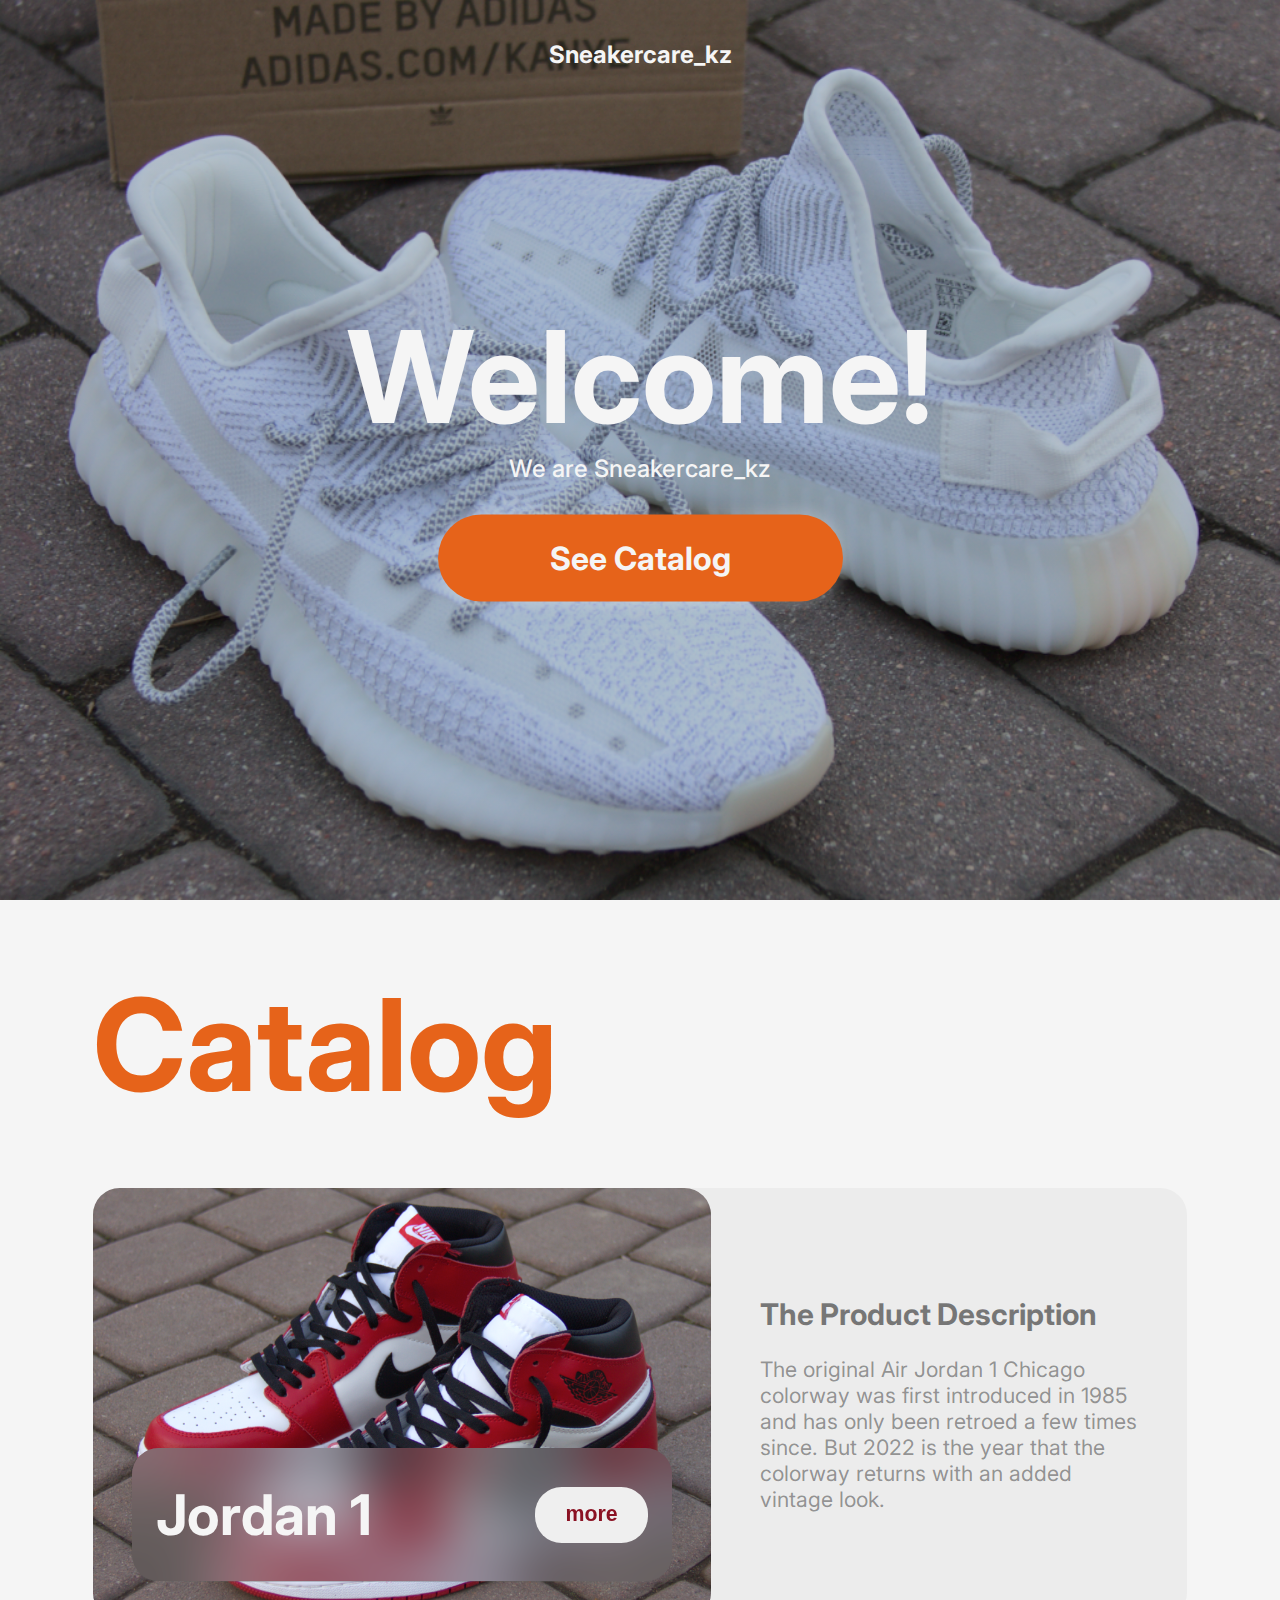
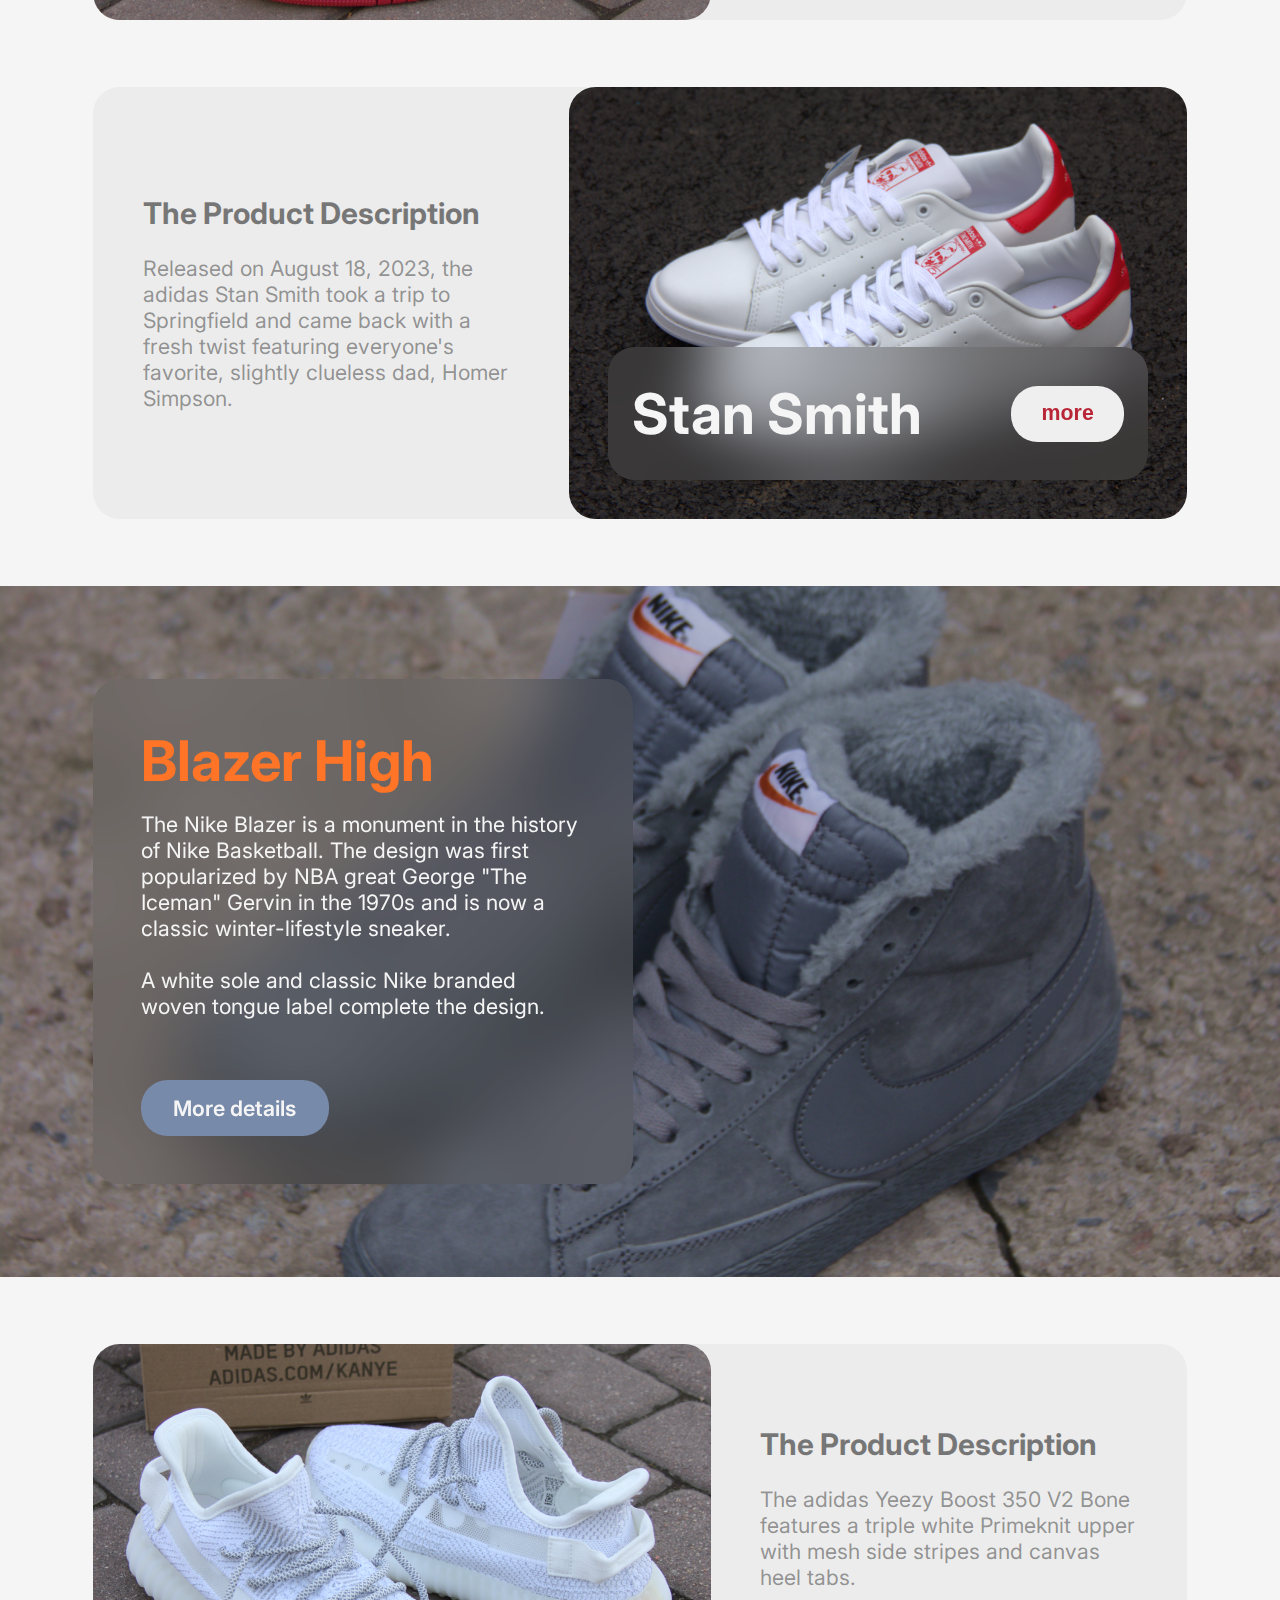
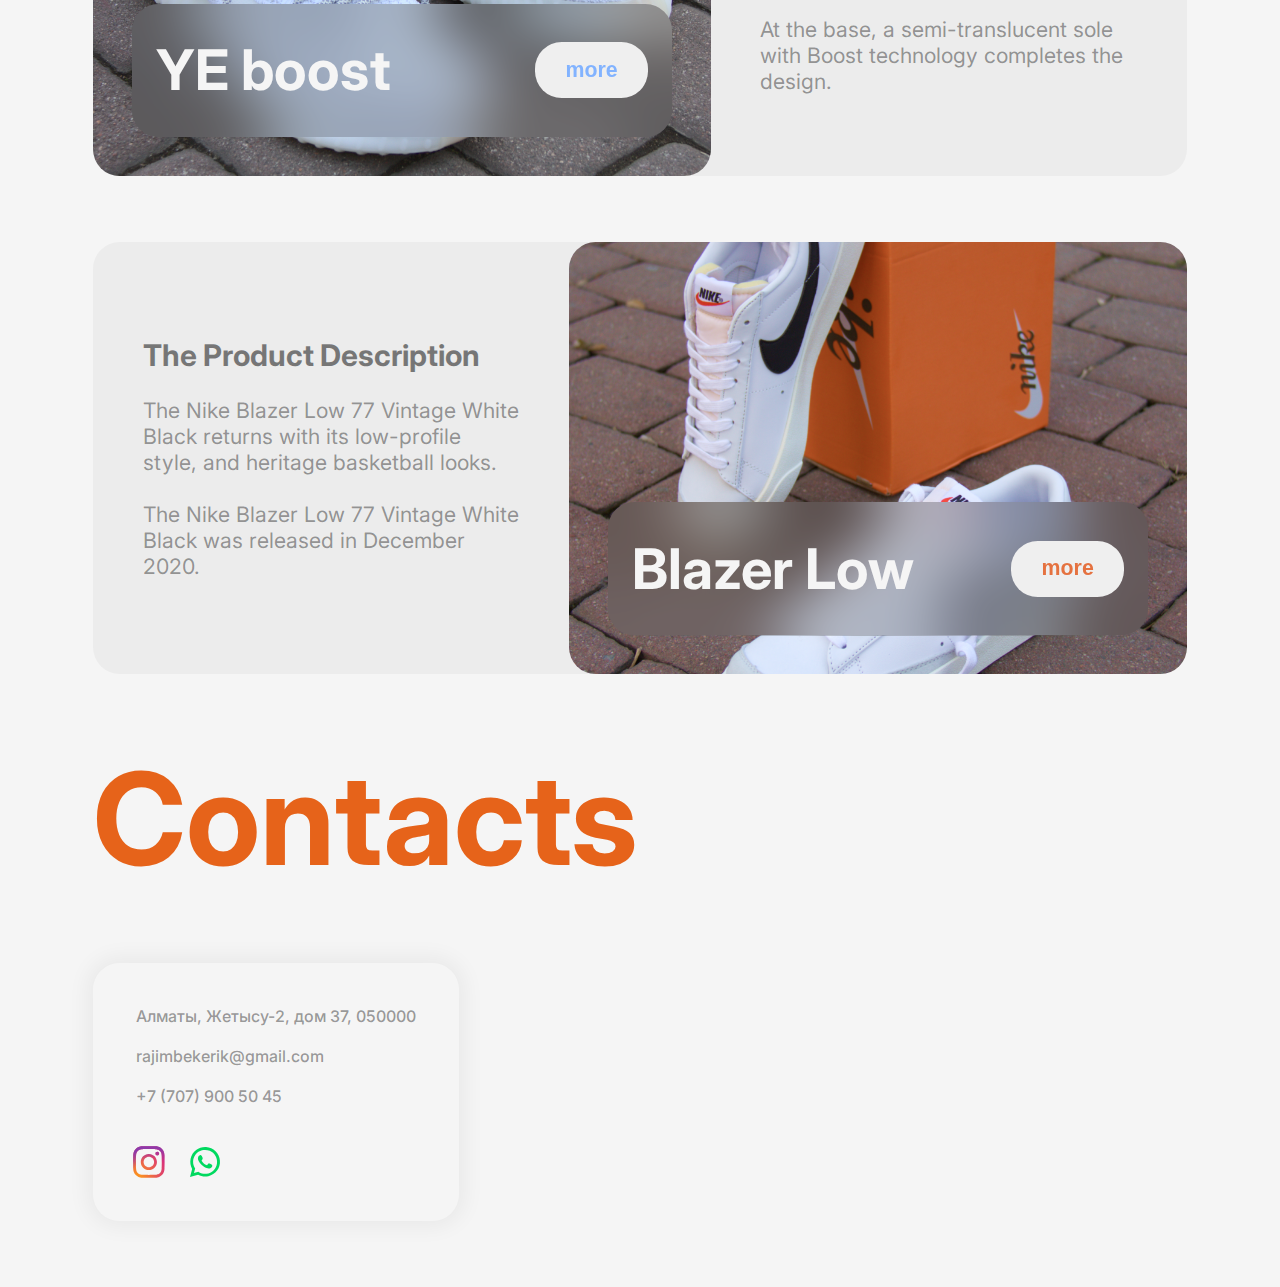
==== commit 16ae5803: "20.03.2024" ====
--- a/OG Sneakercare_kz/index.html
+++ b/OG Sneakercare_kz/index.html
@@ -20,10 +20,6 @@
                     <h5>We are Sneakercare_kz</h5>
                     <button>See Catalog</button>
                 </div>
-                <div class="scroll-info">
-                    <h6>Scroll down</h6>
-                    <img src="icons/Arrow.svg" alt="">
-                </div>
             </section>
         </div>
         <h1 class="head-catalog">Catalog</h1>
@@ -42,7 +38,6 @@
                     <p class="catalog-text">
                         The original Air Jordan 1 Chicago colorway was first introduced in 1985 and has only been retroed a few times since. 
                         But 2022 is the year that the colorway returns with an added vintage look.
-                        The Air Jordan 1 Lost and Found Chicago released in November of 2022 for $180.
                     </p>
                 </div>
             </div>
@@ -94,7 +89,6 @@
                         <br>
                         <br>
                         At the base, a semi-translucent sole with Boost technology completes the design.
-                        The adidas Yeezy Boost 350 V2 Bone released in March of 2022 and retailed for $230.
                     </p>
                 </div>
             </div>
@@ -111,7 +105,7 @@
                         The Nike Blazer Low 77 Vintage White Black returns with its low-profile style, and heritage basketball looks.
                         <br>
                         <br>
-                        The Nike Blazer Low 77 Vintage White Black was released in December 2020 and originally retailed for $85.
+                        The Nike Blazer Low 77 Vintage White Black was released in December 2020.
                     </p>
     
                 </div>
--- a/OG Sneakercare_kz/style.css
+++ b/OG Sneakercare_kz/style.css
@@ -437,39 +437,45 @@
 /* MEDIA */
 
 
-/*tablets
-@media screen and (max-width: 1024px) {
+/*tablets*/
+@media screen and (max-width: 1024px){
     h1 {
-        font-size: 7rem;
+        font-size: 14.375vw;
+        font-family: Inter;
+        font-weight: bold;
+        margin: 0px;
+    }
+
+    .content h5 {
+        font-size: 3.5vw;
+        font-family: Inter;
+        font-weight: 500;
+        margin: 0px;
+        margin-bottom: 4vw;
     }
 
     .content button {
-        font-size: 2rem;
-        padding: 1.125rem 6rem;
-    }
-
-    .scroll-info img {
-        height: 3vw;
-        width: 3vw;
-        background-size: cover;
-    }
-
-    .scroll-info h6 {
-        font-size: 1rem;
-        margin-bottom: 0.8rem;
-    }
-}*/
-
-
-
-/*mobiles*/
-@media screen and (min-width: 480px){
-    
+        color: #F5F5F5;
+        background-color: #E6631A;
+        font-size: 4vw;
+        font-family: Inter;
+        font-weight: bold;
+        padding: 3vw 12vw;
+        border-radius: 3.125rem;
+        border: none;
+        box-shadow: 0px 0px 1.042vw 0.26vw rgba(255, 255, 255, 0.25);
+    }
+
     .catalogs {
         display: flex;
+        justify-content: space-between;
         width: 88.281vw;
-        margin-left: auto;
-        margin-right: auto;
+        margin: 5.859vw auto;
+    }
+
+    .head-catalog{
+        color: #E6631A;
+        margin: 5.859vw;
     }
     
     /*CATALOG ITEMS*/
@@ -477,7 +483,7 @@
     .catalog-item {
         width: 41.699vw;
         height: 47.461vw;
-        margin: 2vw;
+        margin: 0;
     }
 
     .catalog-description{
@@ -551,13 +557,13 @@
     }
 
     .move{
-        width: 90%;
+        width: 88%;
         height: 9.241vw;
         background: #64646457;
         border-radius: 2.083vw;
         backdrop-filter: blur(30px);
         display: flex;
-        margin: 16.113vw 3.021vw 3.021vw 3.021vw;
+        margin: 16.113vw auto 3.021vw auto;
     
     }
 
@@ -568,7 +574,7 @@
         height: 4.62vw;
         border-radius: 2.083vw;
         color: #8B1223;
-        font-size:1.849vw;
+        font-size:2vw;
         border: none;
         font-weight: 600;
     }
@@ -583,7 +589,7 @@
     }
 
     .catalog-text{
-        font-size: 1.386vw;
+        font-size: 1.7vw;
         word-wrap: break-word;
         overflow-wrap: break-word;
         font-family: inherit;
@@ -607,4 +613,205 @@
     }
 
     /*TILL HERE WAS CATALOG ITEMS*/
+
+    /*THIRD CONTAINER DESIGN*/
+
+    .sub-third-container{
+        width: 42.188vw;
+        height: 39.427vw;
+        margin-left: 5.859vw;
+        background: #64646457;
+        border-radius: 2.083vw;
+        backdrop-filter: blur(30px);
+    }
+}
+
+/*tablets*/
+@media screen and (max-width: 600px){
+    .content h5 {
+        font-size: 4.5vw;
+        font-family: Inter;
+        font-weight: 500;
+        margin: 0px;
+        margin-bottom: 4vw;
+    }
+
+    .content button {
+        color: #F5F5F5;
+        background-color: #E6631A;
+        font-size: 4vw;
+        font-family: Inter;
+        font-weight: bold;
+        padding: 4vw 18vw;
+        border-radius: 5.089vw;
+        border: none;
+        box-shadow: 0px 0px 1.042vw 0.26vw rgba(255, 255, 255, 0.25);
+    }
+
+    .catalogs {
+        display: flex;
+        width: 88.281vw;
+        height: 215.776vw;
+        margin: 5.859vw auto;
+        flex-direction: column;
+        justify-content: space-between;
+    }
+
+    .head-catalog{
+        color: #E6631A;
+        margin: 5.859vw;
+        font-size: 12.214vw;
+    }
+    
+    /*CATALOG ITEMS*/
+
+    .catalog-item {
+        border-radius: 5.089vw;
+        width: 88.281vw;
+        height: 103.308vw;
+        margin: 0;
+    }
+
+    .catalog-description{
+        bottom: 0;
+        top: auto;
+        right: 0;
+        width: 100%;
+        height: 42.239vw;
+        display: flex;
+        justify-content: center;
+        flex-direction: column;
+    }
+
+    .catalog-description2, .catalog-description4{
+        height: 42.239vw;
+        bottom: 0;
+        top: auto;
+        right: 0;
+        width: 100%;
+        display: flex;
+        justify-content: center;
+        flex-direction: column;
+    }
+
+    .image-item{
+        border-radius: 5.089vw;
+        z-index: 1;
+        position: absolute;
+        top: 0;
+        left: 0;
+        width: 100%;
+        height: 61.069vw;
+        background-size: cover;
+        background-position: center;
+        background-image: url(images/Jordan_1_Red/Frame3.png);
+    }
+
+    .image-item2{
+        border-radius: 5.089vw;
+        z-index: 1;
+        position: absolute;
+        top: 0;
+        left: 0;
+        width: 100%;
+        height: 61.069vw;
+        background-size: cover;
+        background-position: center;
+        background-image: url(images/Stan_Smith/Frame4.png);
+    }
+
+    .image-item3{
+        border-radius: 5.089vw;
+        z-index: 1;
+        position: absolute;
+        top: 0;
+        left: 0;
+        width: 100%;
+        height: 61.069vw;
+        background-size: cover;
+        background-position: center;
+        background-image: url(images/Yeezy_Boost_V2_350_Triple_White/Group_1.png);
+    }
+    
+    .image-item4{
+        border-radius: 5.089vw;
+        z-index: 1;
+        position: absolute;
+        top: 0;
+        left: 0;
+        width: 100%;
+        height: 61.069vw;
+        background-size: cover;
+        background-position: center;
+        background-image: url(images/Blazer_Low_classic/IMG_8192\ 1.png);
+    }
+
+    .move{
+        width: 88%;
+        height: 20.356vw;
+        background: #64646457;
+        border-radius: 5.089vw;
+        backdrop-filter: blur(30px);
+        display: flex;
+        margin: 35vw auto 3.021vw auto;
+    
+    }
+
+    .span1{
+        margin: auto;
+        margin-right: 5.089vw;
+        width: 19.338vw;
+        height: 10.178vw;
+        border-radius: 5.089vw;
+        color: #8B1223;
+        font-size: 4.071vw;
+        border: none;
+        font-weight: 600;
+    }
+
+    .span2{
+        color: #f5f5f5;
+        margin: auto;
+        margin-left: 5.089vw;
+        font-size: 7.5vw;
+        font-family: inherit;
+        font-weight: bold;
+    }
+
+    .catalog-text{
+        font-size: 3.5vw;
+        word-wrap: break-word;
+        overflow-wrap: break-word;
+        font-family: inherit;
+        font-optical-sizing: auto;
+        font-weight: 400;
+        font-style: normal;   
+        margin: 2.036vw 1.855vw auto 1.855vw;
+        color:rgba(0, 0, 0, 0.4);
+        text-align: center;
+    }
+
+    h2 {
+        font-family: inherit;
+        font-size: 5.089vw;
+        font-weight:700;
+        color: rgba(0, 0, 0, 0.5);
+        margin-top: auto;
+        margin-left: 1.855vw;
+        margin-right: 1.855vw;
+        text-align: center;
+    }
+
+    /*TILL HERE WAS CATALOG ITEMS*/
+
+    /*THIRD CONTAINER DESIGN*/
+
+    .sub-third-container{
+        width: 42.188vw;
+        height: 39.427vw;
+        margin-left: 5.859vw;
+        background: #64646457;
+        border-radius: 5.089vw;
+        backdrop-filter: blur(30px);
+    }
 }